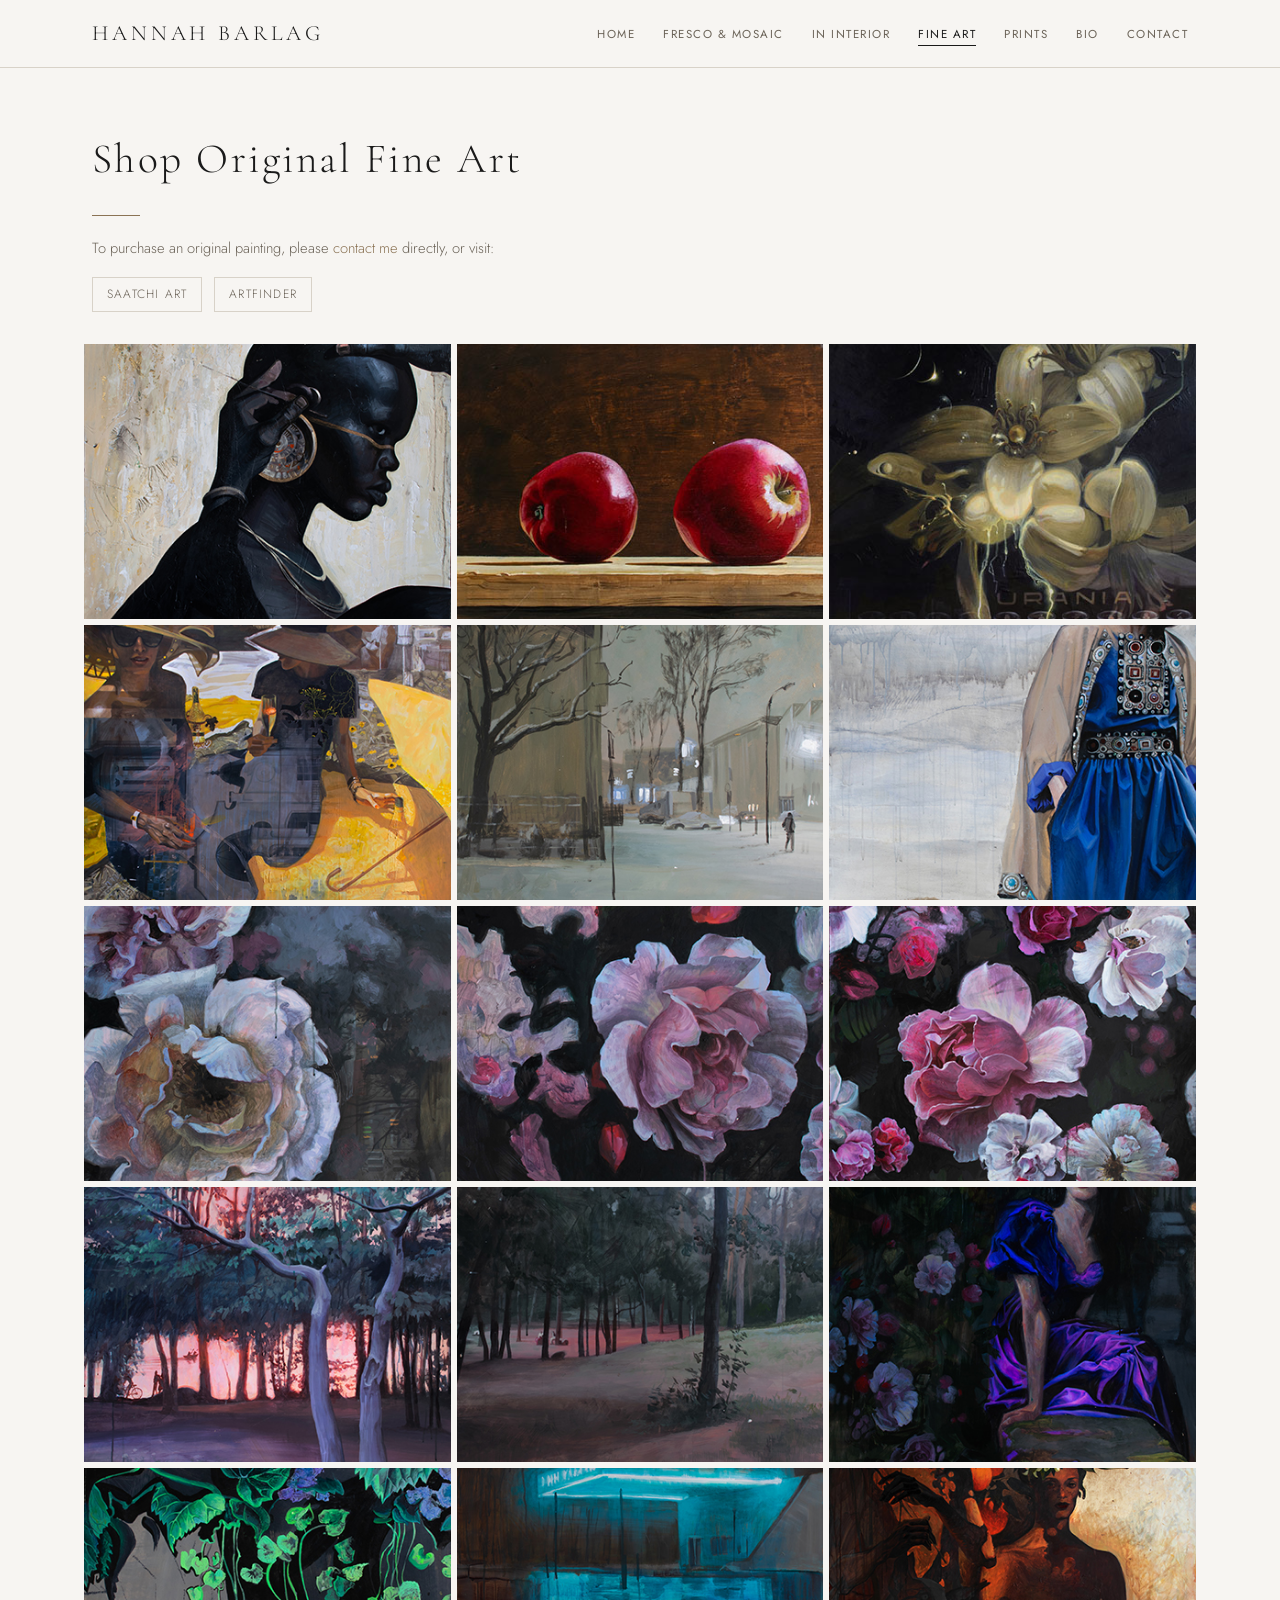
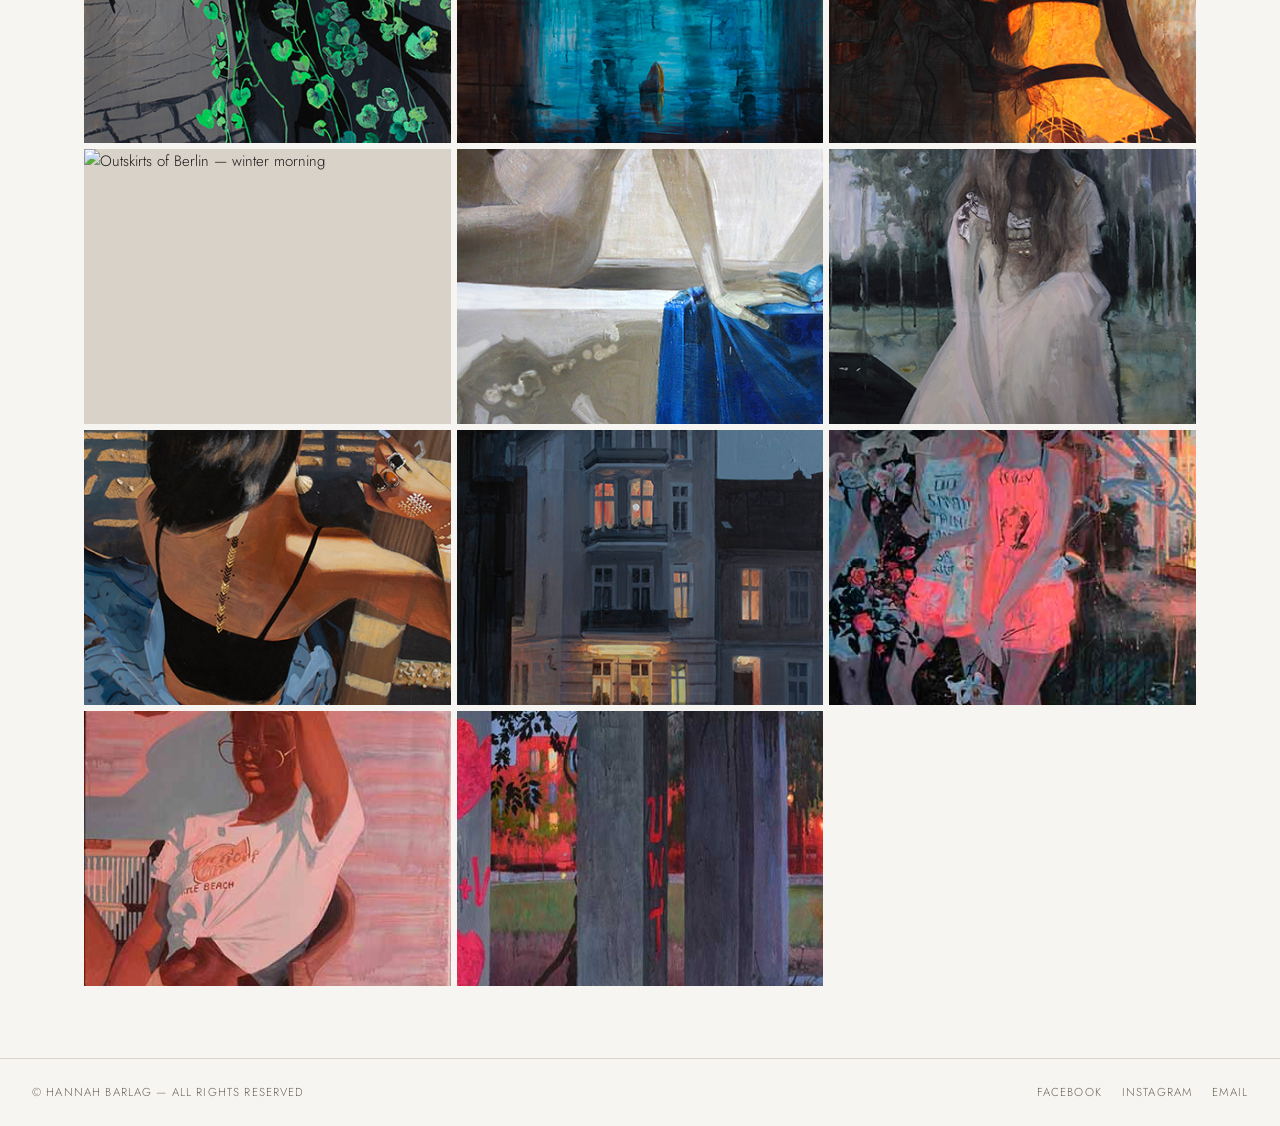
==== fineart.html @ f950e4e1 "new site" ====
<!DOCTYPE html>
<html lang="en">
<head>
  <meta charset="utf-8" />
  <meta name="viewport" content="width=device-width, initial-scale=1.0" />
  <title>Shop Original Fine Art — Hannah Barlag, Berlin</title>
  <meta name="description" content="Hannah Barlag — Original paintings for sale. Kunstgalerie Berlin. Contact to purchase, or buy via Saatchi Art and Artfinder." />
  <link rel="shortcut icon" href="favicon.ico" type="image/x-icon" />
  <link rel="apple-touch-icon" sizes="180x180" href="apple-touch-icon.png" />
  <link rel="icon" type="image/png" sizes="32x32" href="favicon-32x32.png" />
  <link rel="icon" type="image/png" sizes="16x16" href="favicon-16x16.png" />
  <link rel="manifest" href="site.webmanifest" />
  <link rel="stylesheet" href="style.css" />
</head>
<body>
<div class="site-wrap">

  <header class="site-header">
    <div class="nav-inner">
      <div class="site-logo"><a href="index.html">Hannah&nbsp;Barlag</a></div>
      <nav class="site-nav">
        <ul>
          <li><a href="index.html">Home</a></li>
          <li><a href="mural.html">Fresco &amp; Mosaic</a></li>
          <li><a href="wall.html">In Interior</a></li>
          <li class="active"><a href="fineart.html">Fine Art</a></li>
          <li><a href="prints.html">Prints</a></li>
          <li><a href="bio.html">Bio</a></li>
          <li><a href="contact.html">Contact</a></li>
        </ul>
      </nav>
      <button class="hamburger" aria-label="Open menu"><span></span><span></span><span></span></button>
    </div>
  </header>

  <div class="mobile-nav">
    <button class="mobile-close">&times;</button>
    <ul>
      <li><a href="index.html">Home</a></li>
      <li><a href="mural.html">Fresco &amp; Mosaic</a></li>
      <li><a href="wall.html">In Interior</a></li>
      <li><a href="fineart.html">Fine Art</a></li>
      <li><a href="prints.html">Prints</a></li>
      <li><a href="bio.html">Bio</a></li>
      <li><a href="contact.html">Contact</a></li>
    </ul>
  </div>

  <main class="main-content">
    <div class="page-hero">
      <h1>Shop Original Fine Art</h1>
      <div class="divider"></div>
      <p>To purchase an original painting, please <a href="contact.html">contact me</a> directly, or visit:</p>
      <div class="shop-links">
        <a class="shop-badge" href="https://www.saatchiart.com/boldi" target="_blank" rel="noopener">Saatchi Art</a>
        <a class="shop-badge" href="https://www.artfinder.com/hannah-barlag#/" target="_blank" rel="noopener">Artfinder</a>
      </div>
    </div>

    <section class="gallery-section">
      <div class="gallery-grid">
        <div class="gallery-item" data-full="uploads/images/1_Wedding_Botswana.jpg"><img src="uploads/images/1_Wedding_Botswana_small.jpg" alt="Wedding in Botswana — sacred ritual" loading="lazy" /></div>
        <div class="gallery-item" data-full="uploads/images/2_Apples2.jpg"><img src="uploads/images/2_Apples2sm.jpg" alt="Two Apples — realism" loading="lazy" /></div>
        <div class="gallery-item" data-full="uploads/images/liquid_sun.jpg"><img src="uploads/images/liquid_sun_small.jpg" alt="Liquid Sun — sfumato technique" loading="lazy" /></div>
        <div class="gallery-item" data-full="uploads/images/5_SummFest2.jpg"><img src="uploads/images/5_SummFest2_small.jpg" alt="Summer Festival — multi-layer painting" loading="lazy" /></div>
        <div class="gallery-item" data-full="uploads/images/6_outskirts2.jpg"><img src="uploads/images/6_outskirts2_small.jpg" alt="Outskirts of Berlin" loading="lazy" /></div>
        <div class="gallery-item" data-full="uploads/images/7_Blue_Dress2.jpg"><img src="uploads/images/7_Blue_Dress2_small.jpg" alt="Blue Dress — young woman in blue" loading="lazy" /></div>
        <div class="gallery-item" data-full="uploads/images/8.jpg"><img src="uploads/images/8_small.jpg" alt="Sleeping Rose — pre-sunrise rose garden" loading="lazy" /></div>
        <div class="gallery-item" data-full="uploads/images/9_Morning_Rose_1.jpg"><img src="uploads/images/9_Morning_Rose_1_small.jpg" alt="Morning Rose I — rose garden at sunrise" loading="lazy" /></div>
        <div class="gallery-item" data-full="uploads/images/10_Morning_Rose_2.jpg"><img src="uploads/images/10_Morning_Rose_2_small.jpg" alt="Morning Rose II" loading="lazy" /></div>
        <div class="gallery-item" data-full="uploads/images/11_Lilac_Sunset_In_Forest_1.jpg"><img src="uploads/images/11_Lilac_Sunset_In_Forest_1_small.jpg" alt="Lilac Forest I — sunset in forest" loading="lazy" /></div>
        <div class="gallery-item" data-full="uploads/images/12_Lilac_Sunset_In_Forest_2.jpg"><img src="uploads/images/12_Lilac_Sunset_In_Forest_2_small.jpg" alt="Lilac Forest II" loading="lazy" /></div>
        <div class="gallery-item" data-full="uploads/images/14_Morning_Roses_3.jpg"><img src="uploads/images/14_Morning_Roses_3_small.jpg" alt="Morning Rose III — woman in violet in rose garden" loading="lazy" /></div>
        <div class="gallery-item" data-full="uploads/images/15_Ipomea.jpg"><img src="uploads/images/15_Ipomea_small.jpg" alt="Ipomea — neon green flowers on grey" loading="lazy" /></div>
        <div class="gallery-item" data-full="uploads/images/16_Rain.jpg"><img src="uploads/images/16_Rain_small.jpg" alt="Rain — night, gas station, neon glow" loading="lazy" /></div>
        <div class="gallery-item" data-full="uploads/images/18_Neroli.jpg"><img src="uploads/images/18_Neroli_small.jpg" alt="Sicilian Neroli — orange blossoms at siesta" loading="lazy" /></div>
        <div class="gallery-item" data-full="uploads/images/17_outskirts.jpg"><img src="uploads/images/17_outskirts.jpg" alt="Outskirts of Berlin — winter morning" loading="lazy" /></div>
        <div class="gallery-item" data-full="uploads/images/statue_orig.jpg"><img src="uploads/images/statue.jpg" alt="Statue — ancient statue" loading="lazy" /></div>
        <div class="gallery-item" data-full="uploads/images/foggy_orig.jpg"><img src="uploads/images/foggy_small.jpg" alt="Foggy Pearl — girl in pearl dress in emerald forest" loading="lazy" /></div>
        <div class="gallery-item" data-full="uploads/images/ibiza.jpg"><img src="uploads/images/ibiza_small.jpg" alt="Ibiza — girl in blue dress on the beach" loading="lazy" /></div>
        <div class="gallery-item" data-full="uploads/images/old_spandau.jpg"><img src="uploads/images/old_spandau_small.jpg" alt="Old City Spandau — cityscape, grey and orange" loading="lazy" /></div>
        <div class="gallery-item" data-full="uploads/images/promenade.jpg"><img src="uploads/images/promenade_small.jpg" alt="Promenade" loading="lazy" /></div>
        <div class="gallery-item" data-full="uploads/images/sunset.jpg"><img src="uploads/images/sunset_small.jpg" alt="Sunset" loading="lazy" /></div>
        <div class="gallery-item" data-full="uploads/images/outskirts.jpg"><img src="uploads/images/outskirts_small.jpg" alt="Outskirts" loading="lazy" /></div>
      </div>
    </section>
  </main>

  <div class="lb-overlay" role="dialog" aria-modal="true" aria-label="Image viewer">
    <button class="lb-close" aria-label="Close">&times;</button>
    <div class="lb-inner">
      <button class="lb-btn lb-prev" aria-label="Previous">&#8592;</button>
      <img class="lb-img" src="" alt="" />
      <button class="lb-btn lb-next" aria-label="Next">&#8594;</button>
    </div>
    <p class="lb-caption"></p>
  </div>

  <footer class="site-footer">
    <p>&copy; Hannah Barlag &mdash; All rights reserved</p>
    <div class="footer-social">
      <a href="https://www.facebook.com/" target="_blank" rel="noopener">Facebook</a>
      <a href="https://instagram.com/" target="_blank" rel="noopener">Instagram</a>
      <a href="mailto:hannahbarlag@gmail.com">Email</a>
    </div>
  </footer>
</div>
<script src="main.js"></script>
</body>
</html>
---- style.css ----
/* ============================================
   HANNAH BARLAG — Main Stylesheet
   Modernised, self-contained, zero CDN deps
   ============================================ */

/* --- Google Fonts (Cormorant Garamond + Jost) --- */
@import url('https://fonts.googleapis.com/css2?family=Cormorant+Garamond:ital,wght@0,300;0,400;0,600;1,300;1,400&family=Jost:wght@300;400;500&display=swap');

/* --- Reset & Base --- */
*, *::before, *::after { box-sizing: border-box; margin: 0; padding: 0; }

:root {
  --c-bg:       #f7f5f2;
  --c-white:    #ffffff;
  --c-ink:      #1a1a1a;
  --c-mid:      #6b6358;
  --c-rule:     #d8d2c8;
  --c-accent:   #8b7355;
  --c-hover:    #5a4a35;
  --nav-h:      68px;
  --max-w:      1160px;
  --font-serif: 'Cormorant Garamond', Georgia, serif;
  --font-sans:  'Jost', sans-serif;
  --trans:      0.28s ease;
}

html { scroll-behavior: smooth; }

body {
  background: var(--c-bg);
  color: var(--c-ink);
  font-family: var(--font-sans);
  font-weight: 300;
  font-size: 15px;
  line-height: 1.7;
  min-height: 100vh;
  display: flex;
  flex-direction: column;
}

a { color: var(--c-accent); text-decoration: none; transition: color var(--trans); }
a:hover { color: var(--c-hover); }
img { display: block; max-width: 100%; }

/* --- Site wrapper --- */
.site-wrap { display: flex; flex-direction: column; min-height: 100vh; }
.main-content { flex: 1; }

/* ============================================
   HEADER / NAV
   ============================================ */
.site-header {
  position: sticky;
  top: 0;
  z-index: 100;
  background: var(--c-bg);
  border-bottom: 1px solid var(--c-rule);
  height: var(--nav-h);
}

.nav-inner {
  max-width: var(--max-w);
  margin: 0 auto;
  padding: 0 32px;
  height: 100%;
  display: flex;
  align-items: center;
  justify-content: space-between;
}

.site-logo a {
  font-family: var(--font-serif);
  font-weight: 300;
  font-size: 1.35rem;
  letter-spacing: 0.18em;
  color: var(--c-ink);
  text-transform: uppercase;
}

.site-logo a:hover { color: var(--c-accent); }

.site-nav ul {
  list-style: none;
  display: flex;
  gap: 28px;
  align-items: center;
}

.site-nav a {
  font-family: var(--font-sans);
  font-weight: 400;
  font-size: 0.72rem;
  letter-spacing: 0.13em;
  text-transform: uppercase;
  color: var(--c-mid);
  padding-bottom: 3px;
  border-bottom: 1px solid transparent;
  transition: color var(--trans), border-color var(--trans);
}

.site-nav a:hover,
.site-nav li.active a {
  color: var(--c-ink);
  border-bottom-color: var(--c-ink);
}

/* Hamburger */
.hamburger {
  display: none;
  flex-direction: column;
  gap: 5px;
  cursor: pointer;
  background: none;
  border: none;
  padding: 4px;
}
.hamburger span {
  display: block;
  width: 24px;
  height: 1.5px;
  background: var(--c-ink);
  transition: transform var(--trans), opacity var(--trans);
}

/* Mobile nav */
.mobile-nav {
  display: none;
  position: fixed;
  inset: 0;
  background: var(--c-bg);
  z-index: 200;
  flex-direction: column;
  align-items: center;
  justify-content: center;
  gap: 28px;
}

.mobile-nav.open { display: flex; }

.mobile-nav ul { list-style: none; text-align: center; }
.mobile-nav ul li { margin-bottom: 22px; }
.mobile-nav ul a {
  font-family: var(--font-serif);
  font-size: 1.6rem;
  font-weight: 300;
  letter-spacing: 0.1em;
  color: var(--c-ink);
}
.mobile-nav ul a:hover { color: var(--c-accent); }

.mobile-close {
  position: absolute;
  top: 22px;
  right: 28px;
  background: none;
  border: none;
  font-size: 1.8rem;
  cursor: pointer;
  color: var(--c-ink);
  line-height: 1;
}

/* ============================================
   PAGE HERO (for gallery pages)
   ============================================ */
.page-hero {
  padding: 56px 32px 32px;
  max-width: var(--max-w);
  margin: 0 auto;
  width: 100%;
}

.page-hero h1 {
  font-family: var(--font-serif);
  font-weight: 300;
  font-size: clamp(1.6rem, 3.5vw, 2.6rem);
  letter-spacing: 0.06em;
  color: var(--c-ink);
  margin-bottom: 12px;
}

.page-hero p {
  max-width: 620px;
  color: var(--c-mid);
  font-size: 0.92rem;
  line-height: 1.75;
}

.page-hero .divider {
  width: 48px;
  height: 1px;
  background: var(--c-accent);
  margin: 20px 0;
}

.page-hero .shop-links {
  display: flex;
  flex-wrap: wrap;
  gap: 12px;
  margin-top: 16px;
}

.shop-badge {
  display: inline-flex;
  align-items: center;
  gap: 8px;
  font-size: 0.75rem;
  letter-spacing: 0.1em;
  text-transform: uppercase;
  color: var(--c-mid);
  border: 1px solid var(--c-rule);
  padding: 6px 14px;
  transition: border-color var(--trans), color var(--trans);
}

.shop-badge:hover {
  border-color: var(--c-accent);
  color: var(--c-accent);
}

/* ============================================
   GALLERY GRID
   ============================================ */
.gallery-section {
  max-width: var(--max-w);
  margin: 0 auto;
  padding: 0 24px 72px;
  width: 100%;
}

.gallery-grid {
  display: grid;
  grid-template-columns: repeat(3, 1fr);
  gap: 6px;
}

.gallery-grid.four-col {
  grid-template-columns: repeat(4, 1fr);
}

.gallery-item {
  position: relative;
  overflow: hidden;
  aspect-ratio: 4/3;
  background: var(--c-rule);
  cursor: pointer;
}

.gallery-item img {
  width: 100%;
  height: 100%;
  object-fit: cover;
  object-position: center;
  transition: transform 0.5s ease;
}

.gallery-item:hover img { transform: scale(1.04); }

.gallery-item::after {
  content: '';
  position: absolute;
  inset: 0;
  background: rgba(26,26,26,0);
  transition: background var(--trans);
}

.gallery-item:hover::after {
  background: rgba(26,26,26,0.08);
}

/* ============================================
   LIGHTBOX
   ============================================ */
.lb-overlay {
  display: none;
  position: fixed;
  inset: 0;
  background: rgba(10,9,8,0.94);
  z-index: 500;
  align-items: center;
  justify-content: center;
}

.lb-overlay.open { display: flex; }

.lb-inner {
  position: relative;
  max-width: 90vw;
  max-height: 90vh;
  display: flex;
  align-items: center;
  gap: 16px;
}

.lb-inner img {
  max-width: 85vw;
  max-height: 88vh;
  object-fit: contain;
  user-select: none;
}

.lb-close {
  position: fixed;
  top: 20px;
  right: 24px;
  background: none;
  border: none;
  color: rgba(255,255,255,0.7);
  font-size: 2rem;
  cursor: pointer;
  line-height: 1;
  transition: color var(--trans);
}
.lb-close:hover { color: #fff; }

.lb-btn {
  background: none;
  border: 1px solid rgba(255,255,255,0.2);
  color: rgba(255,255,255,0.7);
  width: 44px;
  height: 44px;
  border-radius: 50%;
  cursor: pointer;
  font-size: 1.1rem;
  flex-shrink: 0;
  transition: border-color var(--trans), color var(--trans);
  display: flex;
  align-items: center;
  justify-content: center;
}
.lb-btn:hover { border-color: rgba(255,255,255,0.7); color: #fff; }

.lb-caption {
  position: fixed;
  bottom: 20px;
  left: 50%;
  transform: translateX(-50%);
  color: rgba(255,255,255,0.5);
  font-size: 0.75rem;
  letter-spacing: 0.08em;
  text-align: center;
  max-width: 500px;
}

/* ============================================
   INDEX / HOME HERO
   ============================================ */
.home-hero {
  position: relative;
  height: calc(100vh - var(--nav-h));
  min-height: 480px;
  overflow: hidden;
  background: var(--c-ink);
}

.home-hero img {
  width: 100%;
  height: 100%;
  object-fit: cover;
  object-position: 25% 40%;
  opacity: 0.88;
}

.hero-overlay {
  position: absolute;
  inset: 0;
  background: linear-gradient(to bottom, transparent 40%, rgba(10,9,8,0.45) 100%);
}

.hero-text {
  position: absolute;
  bottom: 60px;
  left: 0;
  right: 0;
  text-align: center;
  color: #fff;
}

.hero-text h2 {
  font-family: var(--font-serif);
  font-weight: 300;
  font-size: clamp(1.2rem, 3vw, 2rem);
  letter-spacing: 0.22em;
  text-transform: uppercase;
  text-shadow: 0 2px 24px rgba(0,0,0,0.4);
  margin-bottom: 6px;
}

.hero-text p {
  font-size: 0.72rem;
  letter-spacing: 0.18em;
  text-transform: uppercase;
  opacity: 0.75;
}

.hero-social {
  position: absolute;
  bottom: 60px;
  right: 40px;
  display: flex;
  flex-direction: column;
  gap: 14px;
}

.hero-social a {
  color: rgba(255,255,255,0.65);
  font-size: 0.7rem;
  letter-spacing: 0.12em;
  text-transform: uppercase;
  writing-mode: vertical-rl;
  text-orientation: mixed;
  transition: color var(--trans);
}
.hero-social a:hover { color: #fff; }

/* ============================================
   BIO PAGE
   ============================================ */
.bio-layout {
  max-width: var(--max-w);
  margin: 0 auto;
  padding: 56px 32px 72px;
  display: grid;
  grid-template-columns: 280px 1fr;
  gap: 60px;
  align-items: start;
}

.bio-sidebar img {
  width: 100%;
  aspect-ratio: 3/4;
  object-fit: cover;
  filter: grayscale(15%);
}

.bio-logo {
  width: 140px;
  margin-bottom: 24px;
}

.bio-main h1 {
  font-family: var(--font-serif);
  font-weight: 300;
  font-size: 2.2rem;
  letter-spacing: 0.04em;
  margin-bottom: 8px;
}

.bio-main .divider {
  width: 48px;
  height: 1px;
  background: var(--c-accent);
  margin: 16px 0 24px;
}

.bio-main p {
  color: var(--c-mid);
  margin-bottom: 1.2rem;
  font-size: 0.93rem;
}

.bio-section {
  margin-top: 40px;
}

.bio-section h2 {
  font-family: var(--font-serif);
  font-weight: 400;
  font-size: 1.25rem;
  letter-spacing: 0.08em;
  text-transform: uppercase;
  color: var(--c-ink);
  margin-bottom: 20px;
  padding-bottom: 10px;
  border-bottom: 1px solid var(--c-rule);
}

.exhibition-list { list-style: none; }

.exhibition-list li {
  padding: 10px 0;
  border-bottom: 1px solid var(--c-rule);
  display: flex;
  gap: 20px;
  align-items: baseline;
}

.exhibition-list .year {
  font-family: var(--font-serif);
  font-size: 0.8rem;
  color: var(--c-accent);
  letter-spacing: 0.06em;
  flex-shrink: 0;
  min-width: 88px;
}

.exhibition-list .detail {
  color: var(--c-mid);
  font-size: 0.88rem;
  line-height: 1.5;
}

.exhibition-list .detail strong {
  display: block;
  color: var(--c-ink);
  font-weight: 400;
  font-size: 0.9rem;
}

/* ============================================
   CONTACT PAGE
   ============================================ */
.contact-layout {
  max-width: 860px;
  margin: 0 auto;
  padding: 56px 32px 72px;
  display: grid;
  grid-template-columns: 1fr 1fr;
  gap: 60px;
}

.contact-info h1 {
  font-family: var(--font-serif);
  font-weight: 300;
  font-size: 2.2rem;
  margin-bottom: 8px;
}

.contact-info .divider {
  width: 48px;
  height: 1px;
  background: var(--c-accent);
  margin: 16px 0 24px;
}

.contact-info p { color: var(--c-mid); font-size: 0.93rem; margin-bottom: 20px; }

.contact-links { list-style: none; margin-top: 8px; }
.contact-links li {
  padding: 10px 0;
  border-bottom: 1px solid var(--c-rule);
  font-size: 0.9rem;
}
.contact-links li:first-child { border-top: 1px solid var(--c-rule); }
.contact-links .label {
  font-size: 0.7rem;
  letter-spacing: 0.12em;
  text-transform: uppercase;
  color: var(--c-mid);
  display: block;
  margin-bottom: 2px;
}

.social-row { display: flex; gap: 16px; margin-top: 24px; }
.social-row a {
  font-size: 0.72rem;
  letter-spacing: 0.12em;
  text-transform: uppercase;
  color: var(--c-mid);
  border-bottom: 1px solid var(--c-rule);
  padding-bottom: 2px;
}
.social-row a:hover { color: var(--c-ink); border-bottom-color: var(--c-ink); }

/* Contact Form */
.contact-form h2 {
  font-family: var(--font-serif);
  font-weight: 300;
  font-size: 1.3rem;
  letter-spacing: 0.06em;
  margin-bottom: 24px;
  color: var(--c-ink);
}

.form-field { margin-bottom: 20px; }

.form-field label {
  display: block;
  font-size: 0.7rem;
  letter-spacing: 0.12em;
  text-transform: uppercase;
  color: var(--c-mid);
  margin-bottom: 6px;
}

.form-field input,
.form-field textarea {
  width: 100%;
  background: transparent;
  border: none;
  border-bottom: 1px solid var(--c-rule);
  padding: 8px 0;
  font-family: var(--font-sans);
  font-size: 0.93rem;
  font-weight: 300;
  color: var(--c-ink);
  outline: none;
  transition: border-color var(--trans);
  resize: none;
}

.form-field input:focus,
.form-field textarea:focus {
  border-bottom-color: var(--c-ink);
}

.form-field textarea { min-height: 100px; }

.name-row { display: grid; grid-template-columns: 1fr 1fr; gap: 16px; }

.btn-submit {
  margin-top: 8px;
  background: var(--c-ink);
  color: #fff;
  border: none;
  padding: 12px 32px;
  font-family: var(--font-sans);
  font-size: 0.72rem;
  letter-spacing: 0.15em;
  text-transform: uppercase;
  cursor: pointer;
  transition: background var(--trans);
}

.btn-submit:hover { background: var(--c-accent); }

/* ============================================
   FOOTER
   ============================================ */
.site-footer {
  border-top: 1px solid var(--c-rule);
  padding: 24px 32px;
  display: flex;
  align-items: center;
  justify-content: space-between;
  max-width: 100%;
}

.site-footer p {
  font-size: 0.72rem;
  letter-spacing: 0.1em;
  color: var(--c-mid);
  text-transform: uppercase;
}

.footer-social { display: flex; gap: 20px; }
.footer-social a {
  font-size: 0.72rem;
  letter-spacing: 0.1em;
  text-transform: uppercase;
  color: var(--c-mid);
}
.footer-social a:hover { color: var(--c-ink); }

/* ============================================
   RESPONSIVE
   ============================================ */
@media (max-width: 900px) {
  .gallery-grid { grid-template-columns: repeat(2, 1fr); }
  .gallery-grid.four-col { grid-template-columns: repeat(2, 1fr); }
  .bio-layout { grid-template-columns: 1fr; }
  .bio-sidebar { max-width: 300px; }
  .contact-layout { grid-template-columns: 1fr; gap: 40px; }
}

@media (max-width: 640px) {
  :root { --nav-h: 58px; }
  .nav-inner { padding: 0 20px; }
  .site-nav { display: none; }
  .hamburger { display: flex; }
  .gallery-grid { grid-template-columns: repeat(2, 1fr); gap: 4px; }
  .gallery-grid.four-col { grid-template-columns: repeat(2, 1fr); }
  .page-hero { padding: 36px 20px 20px; }
  .gallery-section { padding: 0 12px 48px; }
  .bio-layout { padding: 36px 20px 48px; }
  .contact-layout { padding: 36px 20px 48px; }
  .lb-btn { display: none; }
  .site-footer { flex-direction: column; gap: 12px; text-align: center; }
  .name-row { grid-template-columns: 1fr; }
}
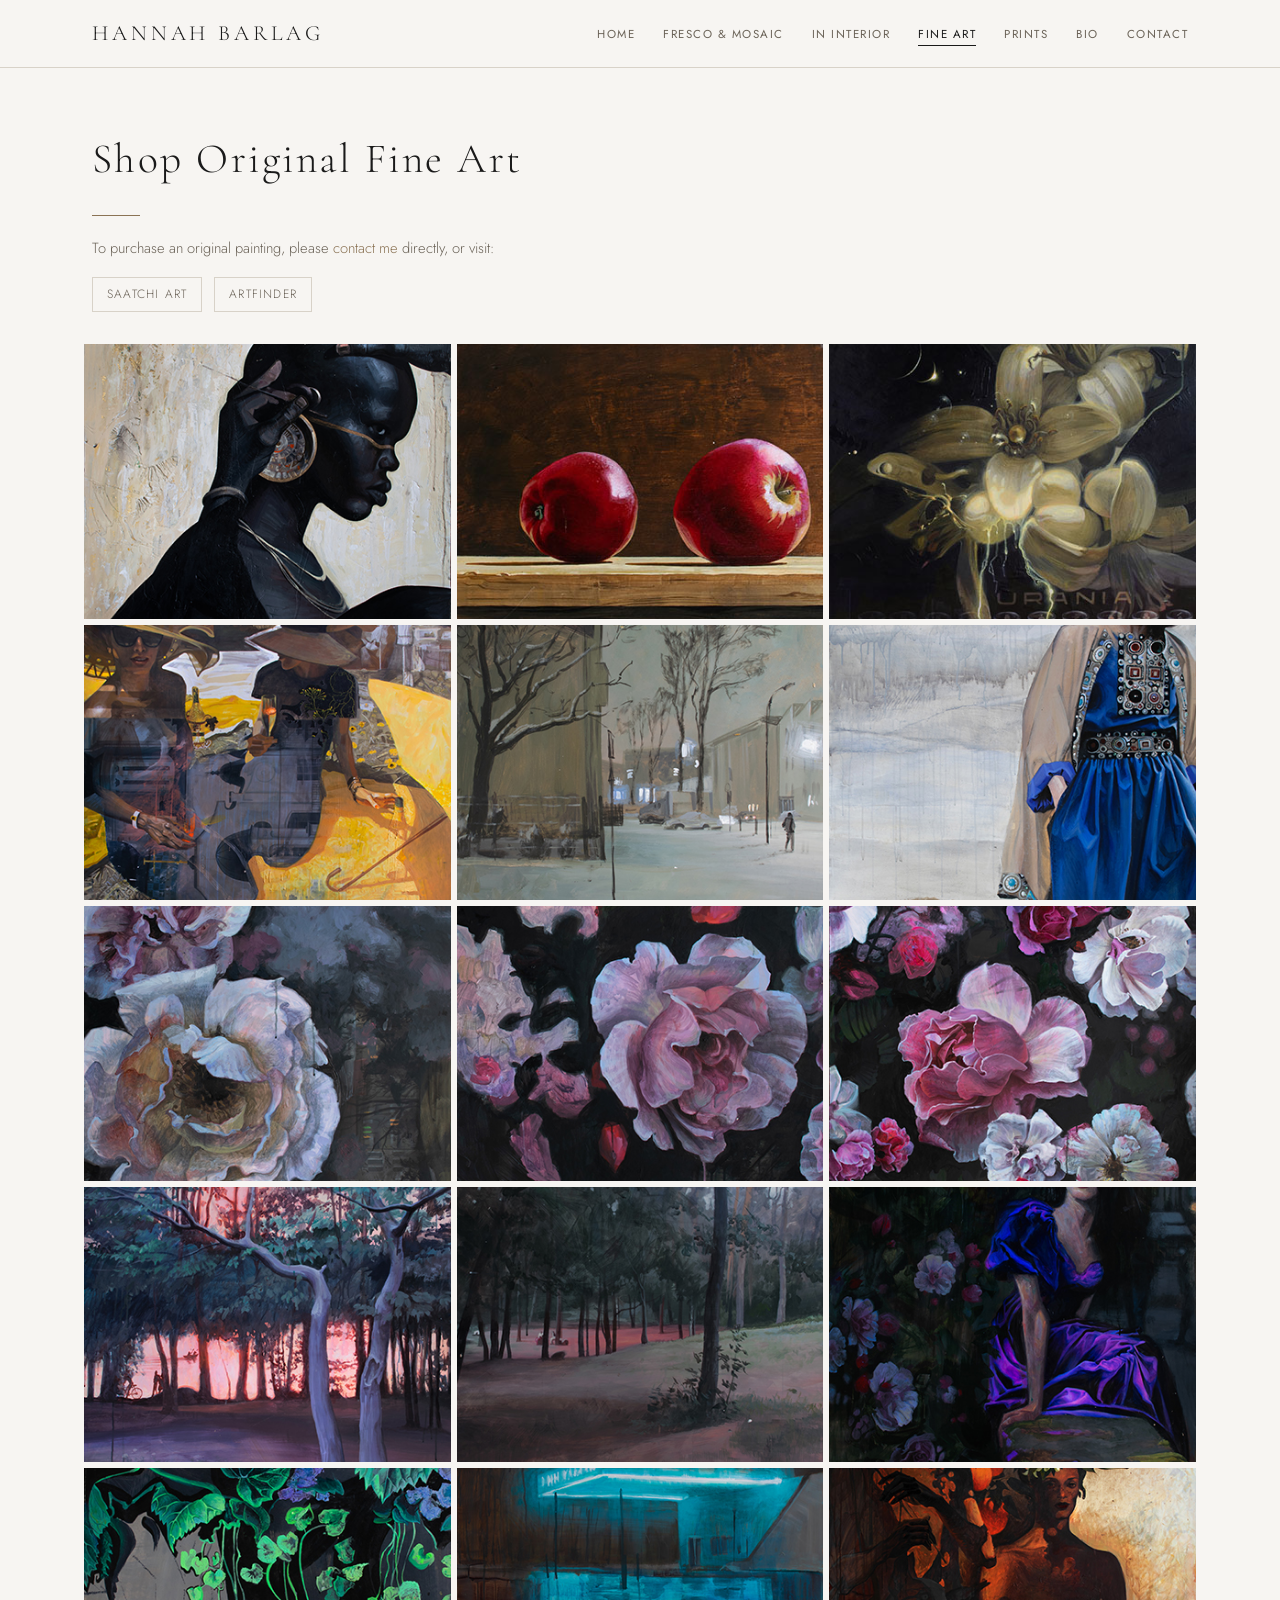
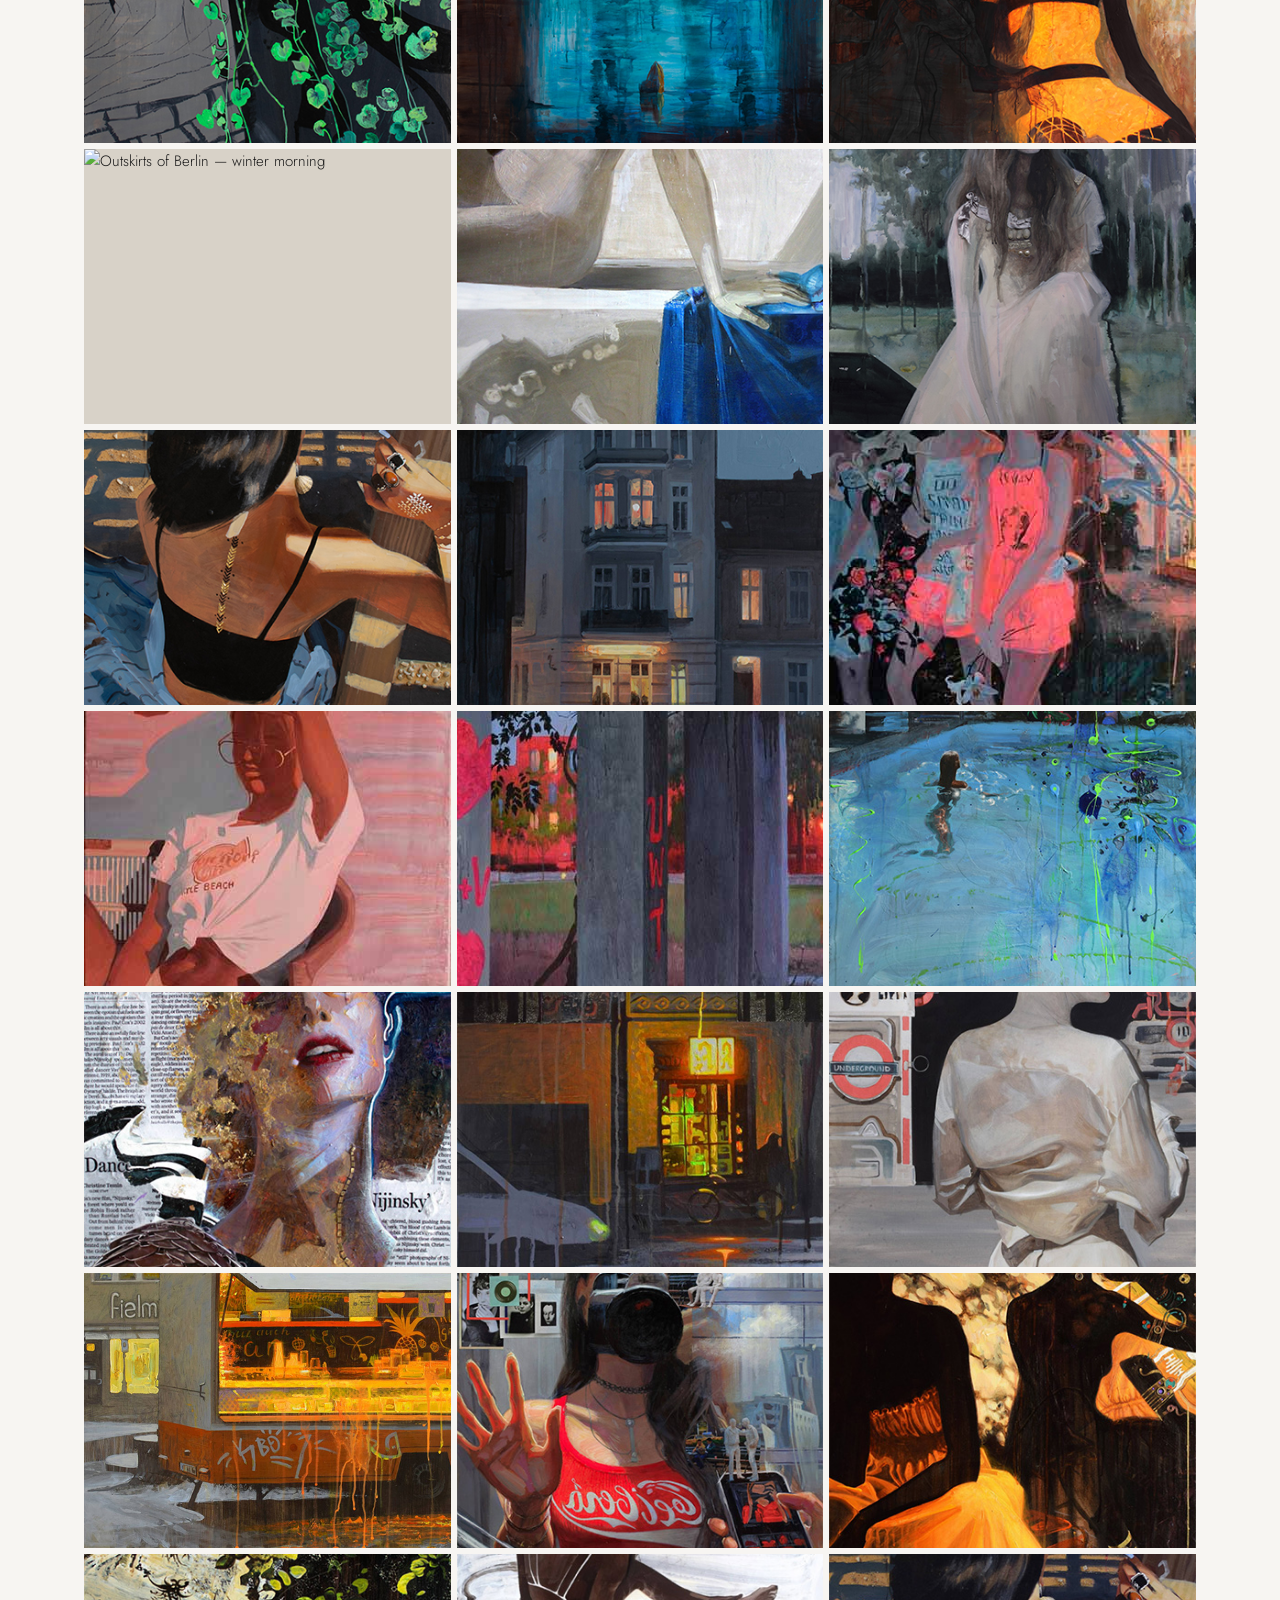
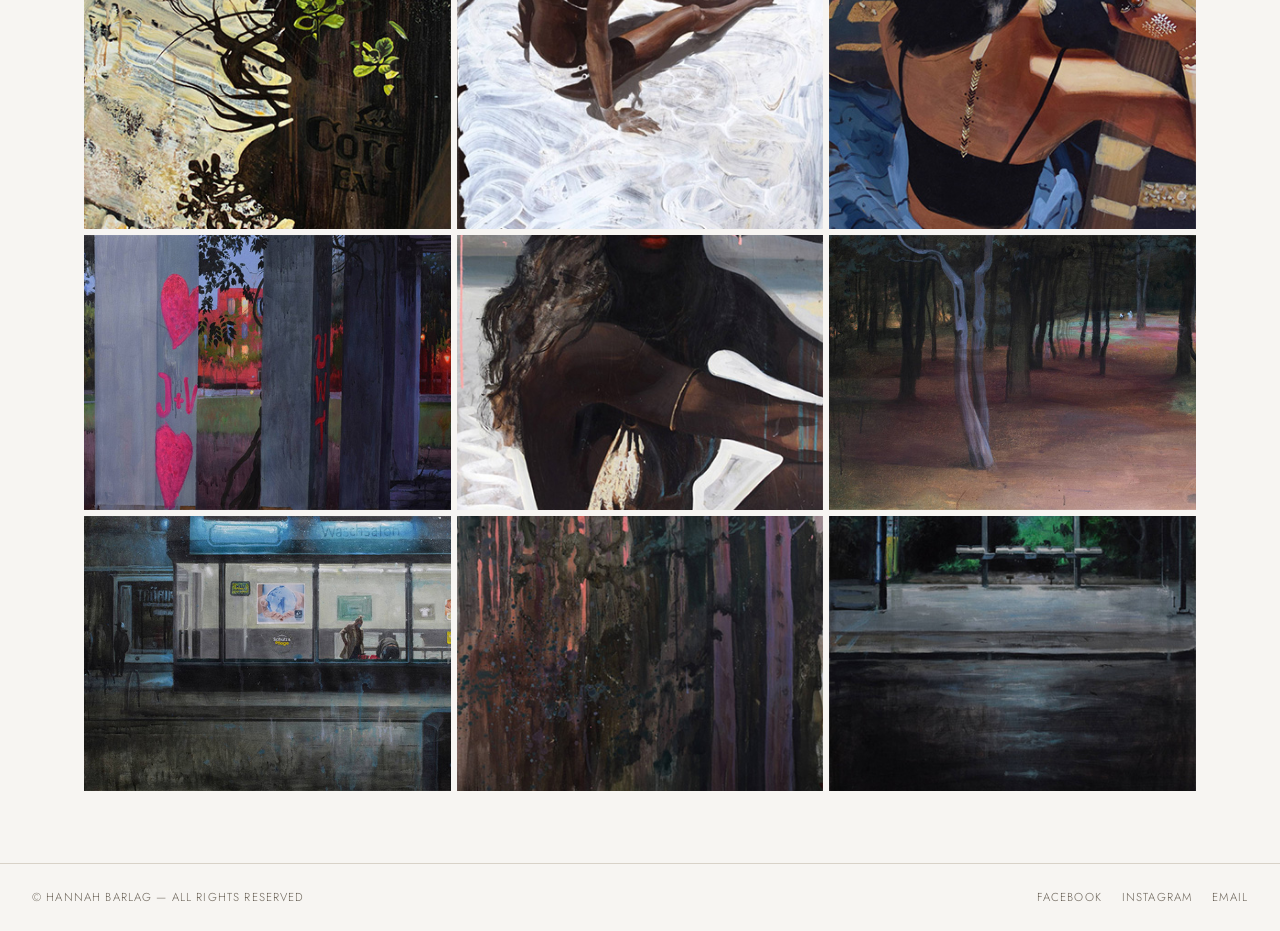
==== commit 617fe044: "gallery new works added new pics to gallery" ====
--- a/fineart.html
+++ b/fineart.html
@@ -82,6 +82,23 @@
         <div class="gallery-item" data-full="uploads/images/promenade.jpg"><img src="uploads/images/promenade_small.jpg" alt="Promenade" loading="lazy" /></div>
         <div class="gallery-item" data-full="uploads/images/sunset.jpg"><img src="uploads/images/sunset_small.jpg" alt="Sunset" loading="lazy" /></div>
         <div class="gallery-item" data-full="uploads/images/outskirts.jpg"><img src="uploads/images/outskirts_small.jpg" alt="Outskirts" loading="lazy" /></div>
+        <div class="gallery-item" data-full="uploads/images/peacock.jpg"><img src="uploads/images/peacock_small.jpg" alt="Peacock" loading="lazy" /></div>
+        <div class="gallery-item" data-full="uploads/images/dancer.jpg"><img src="uploads/images/dancer_small.jpg" alt="Dancer" loading="lazy" /></div>
+        <div class="gallery-item" data-full="uploads/images/apotheke.jpg"><img src="uploads/images/apotheke_small.jpg" alt="Apotheke" loading="lazy" /></div>
+        <div class="gallery-item" data-full="uploads/images/urban.jpg"><img src="uploads/images/urban_small.jpg" alt="Urban" loading="lazy" /></div>
+        <div class="gallery-item" data-full="uploads/images/food.jpg"><img src="uploads/images/food_small.jpg" alt="Food" loading="lazy" /></div>
+        <div class="gallery-item" data-full="uploads/images/red.jpg"><img src="uploads/images/red_small.jpg" alt="Red" loading="lazy" /></div>
+        <div class="gallery-item" data-full="uploads/images/orange.jpg"><img src="uploads/images/orange_small.jpg" alt="Orange" loading="lazy" /></div>
+        <div class="gallery-item" data-full="uploads/images/corona.jpg"><img src="uploads/images/corona_small.jpg" alt="Corona" loading="lazy" /></div>
+        <div class="gallery-item" data-full="uploads/images/porto.jpg"><img src="uploads/images/porto_small.jpg" alt="Porto" loading="lazy" /></div>
+        <div class="gallery-item" data-full="uploads/images/beach.jpg"><img src="uploads/images/beach_small.jpg" alt="Beach" loading="lazy" /></div>
+        <div class="gallery-item" data-full="uploads/images/uwu.jpg"><img src="uploads/images/uwu_small.jpg" alt="Uwu" loading="lazy" /></div>
+        <div class="gallery-item" data-full="uploads/images/neon.jpg"><img src="uploads/images/neon_small.jpg" alt="Neon" loading="lazy" /></div>
+        <div class="gallery-item" data-full="uploads/images/forest.jpg"><img src="uploads/images/forest_small.jpg" alt="Forest" loading="lazy" /></div>
+        <div class="gallery-item" data-full="uploads/images/waschsalon.jpg"><img src="uploads/images/waschsalon_small.jpg" alt="Waschsalon" loading="lazy" /></div>
+        <div class="gallery-item" data-full="uploads/images/grunewald.jpg"><img src="uploads/images/grunewald_small.jpg" alt="Grunewald" loading="lazy" /></div>
+        <div class="gallery-item" data-full="uploads/images/nightroute.jpg"><img src="uploads/images/nightroute_small.jpg" alt="Nightroute" loading="lazy" /></div>
+
       </div>
     </section>
   </main>
--- a/style.css
+++ b/style.css
@@ -351,6 +351,7 @@
   min-height: 480px;
   overflow: hidden;
   background: var(--c-ink);
+  cursor: pointer;
 }
 
 .home-hero img {
@@ -436,6 +437,9 @@
 .bio-logo {
   width: 140px;
   margin-bottom: 24px;
+  aspect-ratio: auto;     
+  object-fit: contain;    
+  height: auto;
 }
 
 .bio-main h1 {
@@ -677,4 +681,4 @@
   .lb-btn { display: none; }
   .site-footer { flex-direction: column; gap: 12px; text-align: center; }
   .name-row { grid-template-columns: 1fr; }
-}
+}
